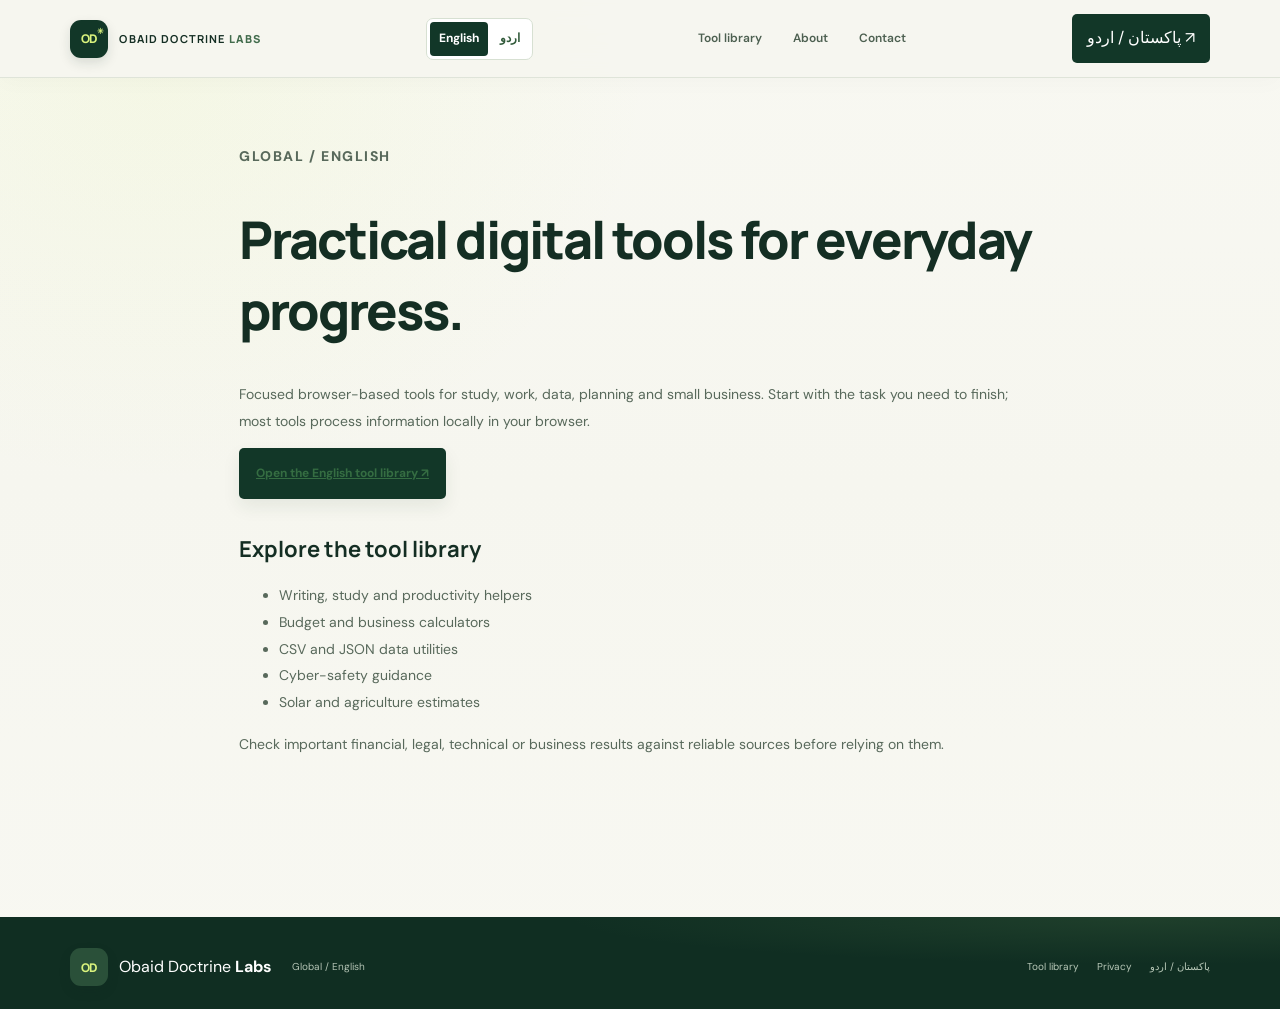
==== global/en/index.html @ 7d3ad8b4 "Add global English audience entry route" ====
<!doctype html>
<html lang="en" dir="ltr">
<head>
  <meta charset="utf-8">
  <meta name="viewport" content="width=device-width, initial-scale=1">
  <meta name="description" content="Practical digital tools for a global audience.">
  <title>Global — English Tools | Obaid Doctrine Labs</title>
  <link rel="icon" href="../../favicon.svg" type="image/svg+xml">
  <link rel="stylesheet" href="../../styles.css">
</head>
<body>
<a class="skip" href="#main">Skip to content</a>
<header class="site-header">
  <a class="brand" href="../../index.html?lang=en" aria-label="Obaid Doctrine Labs home"><span class="brand-mark">OD<span>✳</span></span><span class="brand-name">OBAID DOCTRINE <b>LABS</b></span></a>
  <nav id="mainNav" aria-label="Main navigation"><a href="../../index.html?lang=en#tools">Tool library</a><a href="../../about.html">About</a><a href="../../contact.html">Contact</a></nav>
  <a class="nav-cta" href="../../pk/ur/">پاکستان / اردو ↗</a>
</header>
<main id="main" class="subpage">
  <p class="eyebrow">GLOBAL / ENGLISH</p>
  <h1>Practical digital tools for everyday progress.</h1>
  <p>Focused browser-based tools for study, work, data, planning and small business. Start with the task you need to finish; most tools process information locally in your browser.</p>
  <p><a class="button primary" href="../../index.html?lang=en#tools">Open the English tool library ↗</a></p>
  <h2>Explore the tool library</h2>
  <ul><li>Writing, study and productivity helpers</li><li>Budget and business calculators</li><li>CSV and JSON data utilities</li><li>Cyber-safety guidance</li><li>Solar and agriculture estimates</li></ul>
  <p>Check important financial, legal, technical or business results against reliable sources before relying on them.</p>
</main>
<footer><a class="brand footer-brand" href="../../index.html?lang=en"><span class="brand-mark">OD</span><span>Obaid Doctrine <b>Labs</b></span></a><p>Global / English</p><div class="footer-links"><a href="../../index.html?lang=en#tools">Tool library</a><a href="../../privacy.html">Privacy</a><a href="../../pk/ur/">پاکستان / اردو</a></div></footer>
<script src="../../app.js"></script><script src="../../i18n.js"></script>
</body>
</html>
---- styles.css ----
@import url('https://fonts.googleapis.com/css2?family=DM+Sans:wght@400;500;600;700&family=Manrope:wght@400;500;600;700;800&display=swap');
@import url('https://fonts.googleapis.com/css2?family=Noto+Nastaliq+Urdu:wght@400;500;600;700&display=swap');
:root{--forest:#123728;--deep:#10291f;--moss:#426c4c;--lime:#d9f27d;--paper:#f6f6ef;--white:#fff;--muted:#6e7b70;--line:#e0e5d9;--soft:#edf0e5;--ink:#142e23;--serif:Georgia,'Times New Roman',serif;--sans:'DM Sans',Arial,sans-serif;--display:Manrope,'DM Sans',sans-serif}
*{box-sizing:border-box}html{scroll-behavior:smooth;scroll-padding-top:90px}body{margin:0;background:var(--paper);color:var(--ink);font-family:var(--sans);line-height:1.55;-webkit-font-smoothing:antialiased}a{color:inherit;text-decoration:none}button,input{font:inherit}button{color:inherit}.skip{position:absolute;left:-999px;top:8px;background:white;padding:10px;z-index:30}.skip:focus{left:8px}:focus-visible{outline:3px solid #80a84b;outline-offset:4px}
.site-header{height:78px;display:flex;align-items:center;justify-content:space-between;padding:0 max(5.5vw,22px);border-bottom:1px solid #dfe4d9;position:sticky;top:0;background:#f6f6efeF;backdrop-filter:blur(14px);z-index:20}.brand{display:flex;align-items:center;gap:11px}.brand-mark{position:relative;width:38px;height:38px;border-radius:11px;background:var(--forest);color:var(--lime);display:grid;place-items:center;font:800 12px var(--display);letter-spacing:-.4px}.brand-mark>span{font-size:8px;position:absolute;right:5px;top:5px}.brand-name{font:700 11px var(--display);letter-spacing:1.15px}.brand-name b{font-weight:800;color:var(--moss)}.site-header nav{display:flex;align-items:center;gap:31px;font-size:12px;font-weight:600;color:#4d6051}.site-header nav a:not(.nav-cta):hover,footer a:hover{color:#72953e}.nav-cta{display:flex;align-items:center;gap:18px;background:var(--forest);color:white;padding:12px 15px;border-radius:5px}.nav-cta span{color:var(--lime);font-size:15px}.menu-toggle{display:none;border:0;background:transparent;font-size:23px;color:var(--forest);cursor:pointer}
.hero{position:relative;isolation:isolate;max-width:1500px;margin:auto;padding:84px max(7vw,26px) 65px;display:grid;grid-template-columns:1fr .9fr;align-items:center;gap:clamp(36px,7vw,110px);overflow:hidden}.hero-copy-wrap{position:relative;z-index:2}.eyebrow{display:flex;align-items:center;gap:9px;font-size:9px;font-weight:800;letter-spacing:1.55px;color:#4d7352;margin:0 0 23px}.signal-dot{width:7px;height:7px;border-radius:50%;background:#84a950;box-shadow:0 0 0 4px #e2ebd4}.eyebrow-rule{height:1px;width:25px;background:#bac9b2;margin:0 2px 0 4px}.hero h1{font:800 clamp(48px,6.1vw,84px)/.99 var(--display);letter-spacing:-4.5px;margin:0;color:var(--deep)}.hero h1 span{font-family:var(--serif);font-weight:400;font-style:italic;color:#60835d;letter-spacing:-3.5px}.hero-copy{max-width:475px;color:var(--muted);font-size:14px;line-height:1.9;margin:25px 0 25px}.hero-actions{display:flex;align-items:center;gap:23px;flex-wrap:wrap}.button{display:inline-flex;align-items:center;justify-content:center;gap:23px;padding:14px 17px;border-radius:5px;font-size:12px;font-weight:700;transition:transform .2s,background .2s}.button:hover{transform:translateY(-2px)}.primary{background:var(--forest);color:white;box-shadow:0 8px 18px #153d2b14}.primary span{color:var(--lime);font-size:18px;line-height:1}.quiet-link{font-size:12px;font-weight:700;color:#3e6547}.quiet-link span{margin-left:6px}.hero-trust{display:flex;align-items:center;gap:12px;margin-top:37px}.trust-icon{display:grid;place-items:center;width:35px;height:35px;border:1px solid #d9e0d2;border-radius:50%;font-size:21px;color:#6d9257}.hero-trust b,.hero-trust small{display:block}.hero-trust b{font-size:11px}.hero-trust small{font-size:10px;color:#7c887c;margin-top:2px}
.hero-visual{position:relative;max-width:520px;width:100%;justify-self:end}.visual-topline,.visual-caption{display:flex;justify-content:space-between;gap:10px;font:700 8px var(--display);letter-spacing:1.2px;color:#6c7c6c}.visual-topline{padding:0 0 12px;border-bottom:1px solid #d7dfd0}.signal-grid{display:grid;grid-template-columns:1.16fr .84fr;grid-template-rows:210px 150px;gap:10px;padding:12px 0}.signal-cell{position:relative;overflow:hidden;padding:16px;border-radius:3px;display:flex;flex-direction:column}.signal-main{grid-row:span 1;background:var(--forest);color:white}.cell-index{font:700 8px var(--display);letter-spacing:1.1px;opacity:.75}.signal-mark{position:absolute;right:17px;top:40px;width:55px;height:55px;border:1px solid #ffffff50;border-radius:50%;display:grid;place-items:center;font:800 13px var(--display);color:var(--lime)}.signal-mark span{font-size:9px;position:absolute;top:7px;right:8px}.signal-title{font:700 clamp(18px,2vw,26px)/1.1 var(--display);letter-spacing:-.7px;margin-top:auto;max-width:205px}.signal-arrow{position:absolute;right:15px;bottom:15px;color:var(--lime);font-size:20px}.signal-lime{background:var(--lime);color:var(--forest)}.signal-symbol{font:400 74px/1 var(--serif);margin:auto;align-self:center;transform:rotate(-12deg)}.cell-bottom{font-size:10px;font-weight:700;line-height:1.4;margin-top:auto}.signal-outline{border:1px solid #cfd9c7;background:#f9f9f3;color:var(--forest)}.outline-number{font:800 clamp(21px,2.8vw,33px) var(--display);letter-spacing:-1.8px;margin:auto 0 7px}.signal-paper{background:#e9eddf;color:var(--forest)}.mini-lines{display:flex;flex-direction:column;gap:8px;margin:auto 0 10px}.mini-lines i{height:3px;background:#c0cfb3;width:80px;display:block}.mini-lines i:nth-child(2){width:57px}.mini-lines i:nth-child(3){width:68px}.mini-lines i:nth-child(4){width:38px}.visual-caption{padding-top:5px;color:#7c8a7a}.hero-index{position:absolute;bottom:0;left:max(7vw,26px);display:flex;align-items:center;gap:12px;font:700 8px var(--display);letter-spacing:1.3px;color:#6b7c6c}.hero-index>span:first-child{color:#31573a}.index-line{width:35px;height:1px;background:#c1cdbb}
.principle-strip{display:grid;grid-template-columns:repeat(3,1fr) .7fr;background:#e9eddf;padding:24px max(7vw,26px);border-top:1px solid #dfe5d7;border-bottom:1px solid #dfe5d7}.principle-strip>div{display:grid;grid-template-columns:31px 1fr;grid-template-rows:auto auto;align-content:center;border-right:1px solid #d4ddcc;padding:0 20px;gap:2px}.principle-strip>div:first-child{padding-left:0}.strip-number{grid-row:span 2;font:700 10px var(--display);color:#74935c;padding-top:2px}.principle-strip b{font:700 12px var(--display)}.principle-strip small{font-size:10px;color:#788477}.principle-strip .strip-end{border:0;display:flex;align-items:center;justify-content:flex-end;gap:14px;padding-right:0;font:700 8px var(--display);letter-spacing:1.4px;color:#647660}.strip-end span:last-child{font-size:26px;color:#789650}
.tools-section{max-width:1300px;margin:auto;padding:87px max(5vw,25px) 91px}.section-kicker{display:flex;justify-content:space-between;align-items:center;border-bottom:1px solid #dce3d7;padding-bottom:12px;font:800 9px var(--display);letter-spacing:1.4px;color:#6a8169}.section-kicker span:last-child{color:#8b9788}.section-heading{display:flex;align-items:end;justify-content:space-between;gap:30px;padding:29px 0 28px}.section-heading h2,.mission h2,.bottom-cta h2{font:800 clamp(34px,4.3vw,54px)/1.05 var(--display);letter-spacing:-2.5px;margin:0}.section-heading h2 em{font:400 italic 1em var(--serif);color:#688866;letter-spacing:-1.8px}.section-heading>p{max-width:340px;color:var(--muted);font-size:12px;line-height:1.85;margin:0 0 4px}.tool-controls{border-top:1px solid var(--line);border-bottom:1px solid var(--line);padding:14px 0;display:flex;align-items:center;justify-content:space-between;gap:16px;flex-wrap:wrap}.search-box{display:flex;align-items:center;gap:10px;min-width:230px;max-width:340px;flex:1;background:#fff;border:1px solid #e1e6dc;border-radius:4px;padding:0 10px;color:#72836e}.search-box>span{font-size:23px}.search-box input{border:0;outline:none;background:transparent;width:100%;min-width:0;padding:10px 0;font-size:11px;color:var(--ink)}.search-box input::placeholder{color:#98a196}.search-box:focus-within{outline:2px solid #d4e6c2;border-color:#95b47b}.search-box kbd{border:1px solid #e0e5da;border-radius:3px;padding:2px 5px;font-size:10px;color:#7c897c}.filter-row{display:flex;gap:6px;flex-wrap:wrap}.filter-chip{border:1px solid transparent;background:transparent;border-radius:4px;padding:9px 10px;font-size:10px;font-weight:700;color:#718071;cursor:pointer}.filter-chip:hover{background:#e9eee2}.filter-chip.active{background:var(--forest);color:white}.filter-chip span{font-size:9px;color:var(--lime);margin-left:5px}.results-line{display:flex;align-items:center;justify-content:space-between;gap:12px;padding:20px 0 12px;font:700 9px var(--display);letter-spacing:1px;color:#768575}.results-line>span:first-child{font:600 11px var(--sans);letter-spacing:0;color:#4c6650}.results-arrow{font-size:15px;color:#66894c;margin-left:8px}
.tool-grid{display:grid;grid-template-columns:repeat(4,minmax(0,1fr));gap:12px}.tool-card{display:flex;flex-direction:column;align-items:stretch;min-width:0;min-height:230px;padding:18px 17px 15px;background:#fff;border:1px solid #e5e9e0;border-radius:5px;transition:border-color .2s,transform .2s,box-shadow .2s}.tool-card:hover{border-color:#bdcdb4;transform:translateY(-3px);box-shadow:0 12px 24px #203a1d09}.tool-card[hidden]{display:none}.tool-card.featured{background:#edf1e6;border-color:#dce5d5}.card-top{display:flex;align-items:center;justify-content:space-between;gap:8px;margin-bottom:20px}.tool-icon{width:38px;height:38px;flex:0 0 38px;display:grid;place-items:center;border-radius:7px;font-size:18px;font-weight:600}.card-number{font:700 8px var(--display);letter-spacing:.8px;color:#89958a;text-align:right}.violet{background:#eee9f7;color:#70589b}.blue{background:#e6eff9;color:#366491}.green{background:#e7f0df;color:#487144}.orange{background:#f9eddd;color:#a56b30}.pink{background:#f6e8ed;color:#9a5570}.cyan{background:#e1f1ed;color:#347c72}.tool-card h3{font:700 14px/1.35 var(--display);letter-spacing:-.2px;margin:0 0 8px;color:#1a3528}.tool-card p{font-size:11px;line-height:1.75;color:#748075;margin:0 0 20px;flex:1}.tool-open{display:flex;align-items:center;justify-content:space-between;gap:12px;width:100%;margin-top:auto;border:0;border-top:1px solid #e7ebe3;background:transparent;color:#315a3a;padding:12px 0 0;font-size:10px;font-weight:800;text-align:left;cursor:pointer}.tool-open span{font-size:15px;color:#76934e;transition:transform .2s}.tool-open:hover span{transform:translate(2px,-2px)}.section-footnote{display:flex;gap:8px;align-items:flex-start;font-size:10px;line-height:1.7;color:#7b887c;margin-top:19px}.section-footnote span{color:#64864d}.empty-state{text-align:center;padding:48px 20px;background:#fff;border:1px solid var(--line);margin-top:12px}.empty-state[hidden]{display:none}.empty-state>span{font-size:31px;color:#77975d}.empty-state h3{font:700 20px var(--display);margin:8px 0}.empty-state p{font-size:12px;color:var(--muted)}.quiet-button{border:0;background:var(--forest);color:white;padding:11px 14px;border-radius:4px;font-size:11px;font-weight:700;cursor:pointer}
.mission{background:#e9eddf;padding:55px max(7vw,25px);display:grid;grid-template-columns:auto 1fr auto;align-items:center;gap:27px;border-top:1px solid #dce3d5}.mission-symbol{width:56px;height:56px;background:var(--forest);color:var(--lime);border-radius:10px;display:grid;place-items:center;font-size:28px}.mission .eyebrow{margin-bottom:10px}.mission h2{max-width:630px;font-size:clamp(28px,3.3vw,42px);letter-spacing:-1.8px}.mission p,.bottom-cta p{font-size:12px;color:#6f7d70;line-height:1.8;max-width:550px}.text-link{font-size:11px;font-weight:800;color:#315d3d;white-space:nowrap}.text-link span{margin-left:6px}.bottom-cta{position:relative;overflow:hidden;text-align:center;padding:83px 24px 68px}.bottom-cta .eyebrow{justify-content:center;margin-bottom:13px}.bottom-cta h2{font-size:clamp(36px,4.5vw,55px)}.bottom-cta p{margin:16px auto 23px;max-width:410px}.bottom-cta .button{margin:0 auto}.cta-orbit{display:grid;place-items:center;width:46px;height:46px;margin:0 auto 21px;border:1px solid #cbd8c2;border-radius:50%;color:#63884b;font-size:23px}.cta-index{display:block;font:700 8px var(--display);letter-spacing:1.4px;color:#94a091;margin-top:38px}
footer{background:#102e22;color:white;padding:31px max(5.5vw,24px) 23px;display:flex;align-items:center;gap:20px;flex-wrap:wrap}.footer-brand{color:white}.footer-brand .brand-mark{background:#2a5039}.footer-brand .brand-name{color:#f4f5ed}.footer-brand .brand-name b{color:var(--lime)}footer>p{font-size:10px;color:#b4c4b5;margin-right:auto}.footer-links{display:flex;gap:18px;flex-wrap:wrap}.footer-links a,footer small{font-size:10px;color:#b9c9b9}footer small{width:100%;padding-top:16px;border-top:1px solid #ffffff20;display:flex;justify-content:space-between;gap:15px;flex-wrap:wrap}.footer-note{font:700 8px var(--display);letter-spacing:1px;color:#829b7f}
.subpage{max-width:850px;margin:65px auto;padding:0 24px 80px;min-height:55vh}.subpage h1{font:800 clamp(35px,5vw,52px) var(--display);letter-spacing:-2px}.subpage h2{font:700 22px var(--display);margin-top:35px}.subpage p,.subpage li{color:#58695b;font-size:14px;line-height:1.9}.subpage a{color:#356d42;text-decoration:underline}
.workspace{max-width:1050px;margin:0 auto 70px;padding:30px clamp(18px,4vw,42px);background:#fff;border:1px solid var(--line);border-radius:8px;box-shadow:0 10px 35px #153d2b0a;scroll-margin-top:95px}.workspace[hidden]{display:none}.workspace-head{display:flex;justify-content:space-between;align-items:center;gap:16px;border-bottom:1px solid var(--line);padding-bottom:18px;margin-bottom:22px}.workspace-head h2{font:800 clamp(25px,4vw,36px) var(--display);letter-spacing:-1px;margin:0}.workspace-head .eyebrow{margin-bottom:6px}.close-workspace{border:1px solid var(--line);background:#fff;border-radius:5px;padding:9px 12px;color:var(--deep);cursor:pointer}.tool-help{color:var(--muted);font-size:13px;line-height:1.7}.tool-label{display:block;font-size:12px;font-weight:700;margin:17px 0 7px}.tool-input{width:100%;padding:12px;border:1px solid #d8e1d5;border-radius:5px;background:#fcfdf9;color:var(--deep);font:inherit;font-size:14px}.tool-input:focus{outline:3px solid #d8edc3;border-color:#77a45d}.tool-actions,.tool-row{display:flex;gap:10px;flex-wrap:wrap;margin:14px 0}.tool-row>div{flex:1;min-width:130px}.tool-actions .button{cursor:pointer;border:1px solid var(--line)}.tool-output,.security-card,.planner-summary{margin-top:18px;padding:16px;border-radius:5px;background:#f1f5eb;border:1px solid #e1ead9;white-space:pre-wrap;overflow-wrap:anywhere;font-size:13px;line-height:1.7}.security-card h3{margin-top:0;font-family:var(--display)}.security-card li{margin:8px 0;color:#536454;font-size:13px}.task-list{padding:0;list-style:none}.task-list li{display:flex;justify-content:space-between;align-items:center;gap:12px;border-bottom:1px solid var(--line);padding:12px 0;font-size:13px}.task-list button{border:1px solid #e7d5d5;color:#8d3434;background:white;border-radius:5px;padding:6px 9px;cursor:pointer}.workspace .button{cursor:pointer;border:0}.tool-message{min-height:1.4em;font-size:12px;color:#386d3e}
@media(min-width:1500px){.hero{padding-top:100px;padding-bottom:80px}.signal-grid{grid-template-rows:235px 165px}.tool-grid{gap:14px}}
@media(max-width:1000px){.hero{gap:35px;padding-top:65px}.hero h1{font-size:clamp(48px,6vw,68px)}.tool-grid{grid-template-columns:repeat(3,minmax(0,1fr))}.principle-strip{padding-left:5vw;padding-right:5vw}.principle-strip>div{padding-left:13px;padding-right:13px}.signal-grid{grid-template-rows:185px 135px}.filter-row{gap:2px}.filter-chip{padding:8px}}
@media(max-width:760px){.site-header{height:68px;gap:8px;padding-left:12px;padding-right:12px}.brand{gap:7px;min-width:0}.brand-name{font-size:9px;letter-spacing:.45px}.language-switcher{flex-shrink:0;padding:2px}.language-switcher button{font-size:10px;padding:5px 7px;min-height:32px}.menu-toggle{padding:4px}.menu-toggle{display:block}.site-header nav{display:none;position:absolute;top:67px;left:0;right:0;background:var(--paper);padding:19px 24px 22px;border-bottom:1px solid var(--line);flex-direction:column;align-items:flex-start;gap:18px}.site-header nav.open{display:flex}.nav-cta{display:flex}.hero{grid-template-columns:1fr;padding:56px 25px 48px;gap:34px}.hero h1{font-size:clamp(50px,10.8vw,72px);letter-spacing:-3.4px}.hero h1 span{letter-spacing:-2.5px}.hero-copy{max-width:540px;font-size:13px}.hero-visual{justify-self:center;max-width:560px}.signal-grid{grid-template-rows:200px 145px}.hero-index{left:25px}.principle-strip{grid-template-columns:1fr 1fr;gap:18px;padding:24px 25px}.principle-strip>div{padding:0 10px;border-right:0}.principle-strip>div:nth-child(odd){padding-left:0;border-right:1px solid #d4ddcc}.principle-strip .strip-end{display:none}.tools-section{padding:65px 22px 68px}.section-heading{align-items:flex-start;flex-direction:column;gap:15px;padding:25px 0}.section-heading>p{max-width:470px}.tool-controls{align-items:stretch;flex-direction:column}.search-box{max-width:none;width:100%}.filter-row{display:flex;overflow-x:auto;padding-bottom:2px}.filter-chip{white-space:nowrap}.tool-grid{grid-template-columns:repeat(2,minmax(0,1fr));gap:10px}.tool-card{padding:15px 14px;min-height:218px}.card-top{margin-bottom:15px}.tool-card h3{font-size:13px}.mission{grid-template-columns:auto 1fr;gap:17px;padding:40px 23px}.mission-symbol{width:47px;height:47px}.mission h2{font-size:clamp(27px,5vw,37px)}.mission .text-link{grid-column:2}.bottom-cta{padding:64px 22px 55px}footer{gap:14px}.footer-links{width:100%;padding-top:8px}footer>p{margin-right:0;flex-basis:100%}}
@media(max-width:430px){.brand-name{font-size:9px;letter-spacing:.85px}.hero{padding-top:48px}.hero .eyebrow{font-size:8px;letter-spacing:1px;flex-wrap:wrap}.hero h1{font-size:48px}.hero-actions{align-items:flex-start;flex-direction:column;gap:17px}.hero-trust{margin-top:29px}.signal-grid{grid-template-rows:170px 120px;gap:7px}.signal-cell{padding:12px}.signal-mark{width:43px;height:43px;right:10px;top:35px}.signal-title{font-size:20px}.signal-symbol{font-size:60px}.outline-number{font-size:25px}.visual-topline,.visual-caption{font-size:7px;letter-spacing:.8px}.principle-strip{padding:22px}.principle-strip>div{grid-template-columns:24px 1fr}.principle-strip b{font-size:11px}.principle-strip small{font-size:9px}.tool-grid{grid-template-columns:1fr}.tool-card{min-height:195px;padding:17px}.card-top{margin-bottom:17px}.tool-card h3{font-size:15px}.tool-card p{font-size:12px}.section-heading h2{font-size:38px}.mission{grid-template-columns:1fr}.mission .text-link{grid-column:1}.footer-note{display:none}}
@media(prefers-reduced-motion:reduce){html{scroll-behavior:auto}*,*:before,*:after{transition:none!important;animation:none!important}}


/* ODL premium polish — responsive depth, focus and refined motion */
:root{--shadow-soft:0 18px 45px rgba(16,41,31,.07);--shadow-lift:0 22px 46px rgba(16,41,31,.12)}
::selection{background:#d9f27d;color:#10291f}
body{background-image:radial-gradient(ellipse at 12% 7%,rgba(217,242,125,.11),transparent 31%),linear-gradient(180deg,#f8f8f2 0%,var(--paper) 48%,#f8f8f2 100%)}
.site-header{box-shadow:0 4px 22px rgba(16,41,31,.025);transition:box-shadow .25s}
.brand-mark{box-shadow:0 5px 12px rgba(16,41,31,.13);transition:transform .25s,box-shadow .25s}
.brand:hover .brand-mark{transform:rotate(-5deg) translateY(-1px);box-shadow:0 8px 18px rgba(16,41,31,.18)}
.nav-cta{transition:transform .2s,background .2s,box-shadow .2s}
.nav-cta:hover{background:#214b36;transform:translateY(-1px);box-shadow:0 8px 18px rgba(16,41,31,.12)}
.hero{background-image:radial-gradient(ellipse at 88% 42%,rgba(217,242,125,.14),transparent 34%)}
.hero-visual{filter:drop-shadow(0 18px 30px rgba(16,41,31,.055))}
.signal-cell{transition:transform .25s,box-shadow .25s}
.signal-cell:hover{transform:translateY(-3px);box-shadow:0 12px 24px rgba(16,41,31,.09)}
.signal-main{background:linear-gradient(145deg,#173e2d,#10291f)}
.signal-lime{background:linear-gradient(145deg,#e4f7a0,#d9f27d)}
.principle-strip{position:relative}
.principle-strip:before{content:"";position:absolute;left:0;top:0;width:100%;height:1px;background:linear-gradient(90deg,transparent,#b7cba8,transparent)}
.tools-section{position:relative}
.tool-card{position:relative;overflow:hidden;box-shadow:0 2px 8px rgba(16,41,31,.018)}
.tool-card:before{content:"";position:absolute;inset:0 auto auto 0;width:100%;height:3px;background:linear-gradient(90deg,#d9f27d,#70966a);transform:scaleX(0);transform-origin:left;transition:transform .25s}
.tool-card:hover:before,.tool-card:focus-within:before{transform:scaleX(1)}
.tool-card:hover{box-shadow:var(--shadow-lift);transform:translateY(-4px)}
.tool-card.featured{background:linear-gradient(145deg,#f0f4e9,#e9efe0)}
.tool-icon{transition:transform .25s,box-shadow .25s}
.tool-card:hover .tool-icon{transform:translateY(-2px) rotate(-3deg);box-shadow:0 5px 12px rgba(16,41,31,.07)}
.filter-chip{transition:background .18s,color .18s,border-color .18s}
.filter-chip:focus-visible,.tool-open:focus-visible,.button:focus-visible{outline-offset:4px}
.button.primary{transition:transform .2s,background .2s,box-shadow .2s}
.button.primary:hover{background:#214b36;box-shadow:0 12px 25px rgba(16,41,31,.16)}
.workspace{box-shadow:var(--shadow-soft)}
.mission{background-image:radial-gradient(ellipse at 8% 50%,rgba(217,242,125,.18),transparent 32%),linear-gradient(115deg,#edf0e5,#e7ecdf)}
.bottom-cta{background-image:radial-gradient(ellipse at 50% 0%,rgba(217,242,125,.15),transparent 48%)}
.cta-orbit{box-shadow:0 0 0 7px rgba(217,242,125,.09),0 0 0 14px rgba(217,242,125,.045)}
footer{background-image:radial-gradient(ellipse at 90% 0%,rgba(110,153,92,.16),transparent 36%)}
@media(max-width:760px){.site-header{box-shadow:0 3px 16px rgba(16,41,31,.045)}.hero-visual{filter:none}.signal-cell:hover,.tool-card:hover{transform:none}.tool-card:hover{box-shadow:0 8px 18px rgba(16,41,31,.07)}}
@media(prefers-reduced-motion:reduce){.signal-cell,.tool-card,.tool-icon,.brand-mark,.nav-cta,.button.primary{transition:none}}


/* Distinct, coordinated colors for each tool card */
.tool-card[data-category]{background:#fff;border-color:var(--card-border,#e5e9e0)}
.tool-card[data-category="writing"]{--card-bg:#f2ebff;--card-border:#ded0fa;--card-accent:#7852b8;--card-ink:#42256d}
.tool-card[data-category="productivity"]{--card-bg:#e7f2ff;--card-border:#c8def8;--card-accent:#3478bd;--card-ink:#204b78}
.tool-card[data-category="everyday"]{--card-bg:#e8f5e9;--card-border:#cbe6ce;--card-accent:#328052;--card-ink:#205b38}
.tool-card[data-category="data"]{--card-bg:#fff0df;--card-border:#f1d5b5;--card-accent:#bd6a27;--card-ink:#80431b}
.tool-card[data-category="writing"]{background:linear-gradient(145deg,#fbf8ff 0%,var(--card-bg) 100%)}
.tool-card[data-category="productivity"]{background:linear-gradient(145deg,#f7fbff 0%,var(--card-bg) 100%)}
.tool-card[data-category="everyday"]{background:linear-gradient(145deg,#f8fff8 0%,var(--card-bg) 100%)}
.tool-card[data-category="data"]{background:linear-gradient(145deg,#fffaf3 0%,var(--card-bg) 100%)}
.tool-card[data-category] .tool-icon{background:var(--card-bg);color:var(--card-accent);border:1px solid var(--card-border)}
.tool-card[data-category] .card-number{color:var(--card-accent)}
.tool-card[data-category] h3{color:var(--card-ink)}
.tool-card[data-category] .tool-open{color:var(--card-ink);border-top-color:var(--card-border)}
.tool-card[data-category]:before{background:linear-gradient(90deg,var(--card-accent),transparent)}
.tool-card[data-category]:hover{border-color:var(--card-accent);box-shadow:0 16px 32px color-mix(in srgb,var(--card-accent) 14%,transparent)}
.tool-card.featured[data-category="data"]{background:linear-gradient(145deg,#fff1dc,#ffe2bd);border-color:#eac18f}
@media(max-width:760px){.tool-card[data-category]{box-shadow:0 5px 15px rgba(16,41,31,.035)}}

/* Premium vibrant tool-card palette */
.tool-card[data-category="writing"]{--card-bg:#eee3ff;--card-border:#c9a7ff;--card-accent:#7c3aed;--card-ink:#35106b;background:linear-gradient(135deg,#fff 0%,#eee3ff 58%,#d9c0ff 100%);border-color:var(--card-border)}
.tool-card[data-category="productivity"]{--card-bg:#dceeff;--card-border:#9bcaff;--card-accent:#0878d1;--card-ink:#103f72;background:linear-gradient(135deg,#fff 0%,#dceeff 58%,#b9dcff 100%);border-color:var(--card-border)}
.tool-card[data-category="everyday"]{--card-bg:#d9ffec;--card-border:#8ce0ba;--card-accent:#07865b;--card-ink:#064e3b;background:linear-gradient(135deg,#fff 0%,#d9ffec 58%,#aaf0d0 100%);border-color:var(--card-border)}
.tool-card[data-category="data"]{--card-bg:#ffebce;--card-border:#f4bd72;--card-accent:#d66a08;--card-ink:#7c2d12;background:linear-gradient(135deg,#fff 0%,#ffebce 58%,#ffd49d 100%);border-color:var(--card-border)}
.tool-card[data-category="writing"] .tool-icon{background:linear-gradient(135deg,#8b5cf6,#6d28d9);color:#fff;border:0;box-shadow:0 7px 18px #7c3aed35}
.tool-card[data-category="productivity"] .tool-icon{background:linear-gradient(135deg,#38bdf8,#2563eb);color:#fff;border:0;box-shadow:0 7px 18px #2563eb35}
.tool-card[data-category="everyday"] .tool-icon{background:linear-gradient(135deg,#34d399,#059669);color:#fff;border:0;box-shadow:0 7px 18px #05966935}
.tool-card[data-category="data"] .tool-icon{background:linear-gradient(135deg,#fb923c,#ea580c);color:#fff;border:0;box-shadow:0 7px 18px #ea580c35}
.tool-card[data-category] .card-number{color:var(--card-accent);font-weight:800}
.tool-card[data-category] h3{color:var(--card-ink)}
.tool-card[data-category] .tool-open{color:var(--card-ink);border-top-color:var(--card-border)}
.tool-card[data-category]:before{background:linear-gradient(90deg,var(--card-accent),transparent)}
.tool-card[data-category]:hover{border-color:var(--card-accent);box-shadow:0 18px 38px rgba(50,30,90,.16);transform:translateY(-5px)}
.tool-card.featured[data-category="writing"]{background:linear-gradient(135deg,#f2e8ff,#d7baff);border-color:#a879f0}

/* English / Pakistani Urdu language controls and RTL refinements */
.language-switcher{display:inline-flex;align-items:center;gap:2px;padding:3px;border:1px solid #d5dfd1;border-radius:999px;background:#fff9;white-space:nowrap}
.language-switcher button{min-height:34px;padding:6px 10px;border:0;border-radius:999px;background:transparent;color:var(--ink);font-size:11px;font-weight:700;cursor:pointer}
.language-switcher button[aria-pressed="true"]{background:var(--forest);color:#fff}
.language-switcher button:focus-visible{outline:2px solid #80a84b;outline-offset:2px}
html[dir="rtl"] body{font-family:"Noto Nastaliq Urdu","Noto Sans Arabic",Tahoma,sans-serif;line-height:1.9}
html[dir="rtl"] .site-header,html[dir="rtl"] .hero,html[dir="rtl"] .section-heading,html[dir="rtl"] .mission,html[dir="rtl"] .workspace-head{direction:rtl}
html[dir="rtl"] .hero h1{letter-spacing:0;line-height:1.55}
html[dir="rtl"] .hero h1 span{letter-spacing:0}
html[dir="rtl"] .eyebrow{letter-spacing:0}
html[dir="rtl"] .tool-card,html[dir="rtl"] .tool-workspace,html[dir="rtl"] .tool-label,html[dir="rtl"] .tool-help,html[dir="rtl"] .tool-output,html[dir="rtl"] .security-card{text-align:right}
html[dir="rtl"] .tool-input,html[dir="rtl"] input,html[dir="rtl"] textarea,html[dir="rtl"] select{direction:rtl;text-align:right}
html[dir="rtl"] input[type="number"],html[dir="rtl"] input[type="email"],html[dir="rtl"] input[type="url"],html[dir="rtl"] input[type="file"],html[dir="rtl"] code,html[dir="rtl"] pre{direction:ltr;text-align:left}
html[dir="rtl"] .tool-grid,html[dir="rtl"] .signal-grid{direction:rtl}
html[dir="rtl"] .site-header nav{gap:clamp(10px,2vw,25px)}
html[dir="rtl"] .hero-trust,html[dir="rtl"] .hero-actions,html[dir="rtl"] .tool-actions{direction:rtl}
html[dir="rtl"] .quiet-link span,html[dir="rtl"] .button span{display:inline-block;transform:scaleX(-1)}
@media(max-width:760px){.language-switcher{width:max-content;max-width:100%;margin:8px 0}.site-header nav .language-switcher{align-self:flex-start}html[dir="rtl"] .hero{grid-template-columns:1fr}html[dir="rtl"] .hero h1{font-size:clamp(38px,10vw,60px)}}
@media(prefers-reduced-motion:reduce){.language-switcher *{transition:none!important;animation:none!important}}


/* Language control must remain visible outside the collapsed mobile navigation. */
.site-header>.language-switcher{display:inline-flex!important;align-items:center;gap:3px;flex:0 0 auto;width:max-content;max-width:none;margin:0;padding:3px;border:1px solid #d7e0d2;border-radius:7px;background:#fff;position:relative;z-index:25}
.site-header>.language-switcher button{display:inline-flex;align-items:center;justify-content:center;min-height:34px;padding:6px 9px;border:0;border-radius:4px;background:transparent;color:#315a3a;font-size:12px;font-weight:700;white-space:nowrap;cursor:pointer}
.site-header>.language-switcher button[aria-pressed="true"]{background:#123728;color:#fff}
@media(max-width:760px){.site-header{gap:8px;padding-left:10px;padding-right:10px}.site-header>.brand{min-width:0;flex:1 1 auto;gap:6px}.site-header>.brand-name{font-size:9px}.site-header>.language-switcher{order:2}.site-header>.menu-toggle{display:block;order:3;flex:0 0 auto;padding:4px}.site-header>nav{order:4}.site-header>.language-switcher button{min-height:32px;padding:5px 7px;font-size:11px}}


/* Emergency visibility recovery: keep the static page readable if an injected
   style or browser translation layer accidentally hides the document shell. */
html, body { min-height: 100%; }
body > .site-header,
body > main,
body > footer {
  visibility: visible !important;
  opacity: 1 !important;
}
body > main { display: block !important; }
body > .site-header { display: flex !important; }
body > footer { display: flex !important; }
body > main > section { visibility: visible !important; opacity: 1 !important; }
.skip { position: absolute; left: -10000px; top: 8px; }
.skip:focus { left: 8px; }
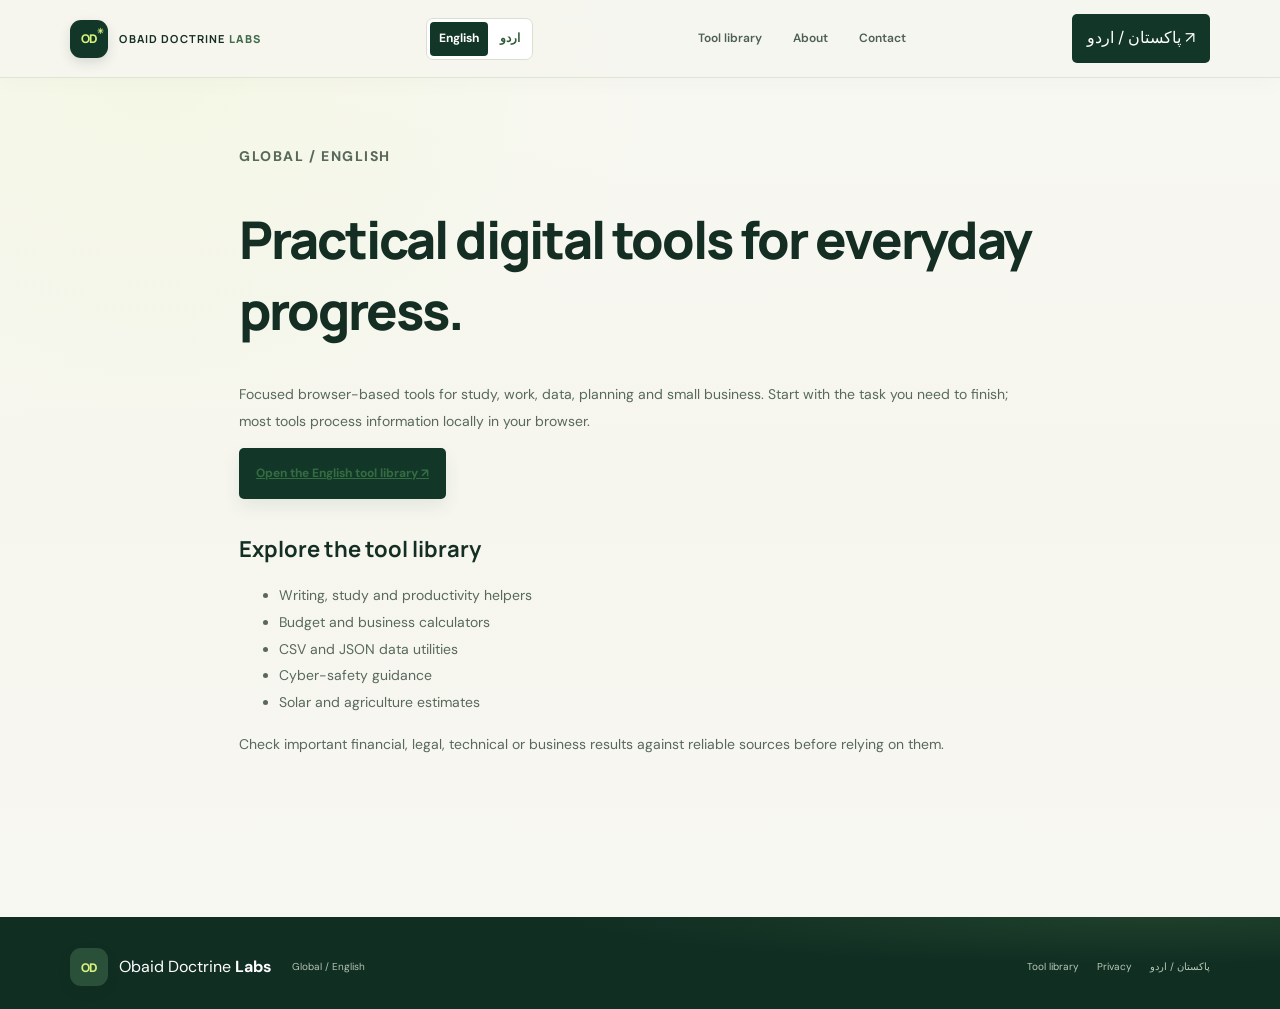
==== commit f8e222bf: "Improve SEO metadata for global/en/index.html" ====
--- a/global/en/index.html
+++ b/global/en/index.html
@@ -7,11 +7,25 @@
   <title>Global — English Tools | Obaid Doctrine Labs</title>
   <link rel="icon" href="../../favicon.svg" type="image/svg+xml">
   <link rel="stylesheet" href="../../styles.css">
+  <link rel="canonical" href="https://obaiddoctrinelabs.github.io/Obaid-Doctrine-Labs/global/en/">
+  <link rel="alternate" hreflang="en" href="https://obaiddoctrinelabs.github.io/Obaid-Doctrine-Labs/global/en/">
+  <link rel="alternate" hreflang="ur-PK" href="https://obaiddoctrinelabs.github.io/Obaid-Doctrine-Labs/pk/ur/">
+  <link rel="alternate" hreflang="x-default" href="https://obaiddoctrinelabs.github.io/Obaid-Doctrine-Labs/global/en/">
+  <meta property="og:type" content="website">
+  <meta property="og:site_name" content="Obaid Doctrine Labs">
+  <meta property="og:title" content="Global — English Tools | Obaid Doctrine Labs">
+  <meta property="og:description" content="Practical digital tools for a global audience.">
+  <meta property="og:url" content="https://obaiddoctrinelabs.github.io/Obaid-Doctrine-Labs/global/en/">
+  <meta property="og:locale" content="en_US">
+  <meta name="twitter:card" content="summary">
+  <meta name="twitter:title" content="Global — English Tools | Obaid Doctrine Labs">
+  <meta name="twitter:description" content="Practical digital tools for a global audience.">
 </head>
 <body>
 <a class="skip" href="#main">Skip to content</a>
 <header class="site-header">
   <a class="brand" href="../../index.html?lang=en" aria-label="Obaid Doctrine Labs home"><span class="brand-mark">OD<span>✳</span></span><span class="brand-name">OBAID DOCTRINE <b>LABS</b></span></a>
+  <button class="menu-toggle" id="menuToggle" aria-label="Open navigation" aria-expanded="false">☰</button>
   <nav id="mainNav" aria-label="Main navigation"><a href="../../index.html?lang=en#tools">Tool library</a><a href="../../about.html">About</a><a href="../../contact.html">Contact</a></nav>
   <a class="nav-cta" href="../../pk/ur/">پاکستان / اردو ↗</a>
 </header>
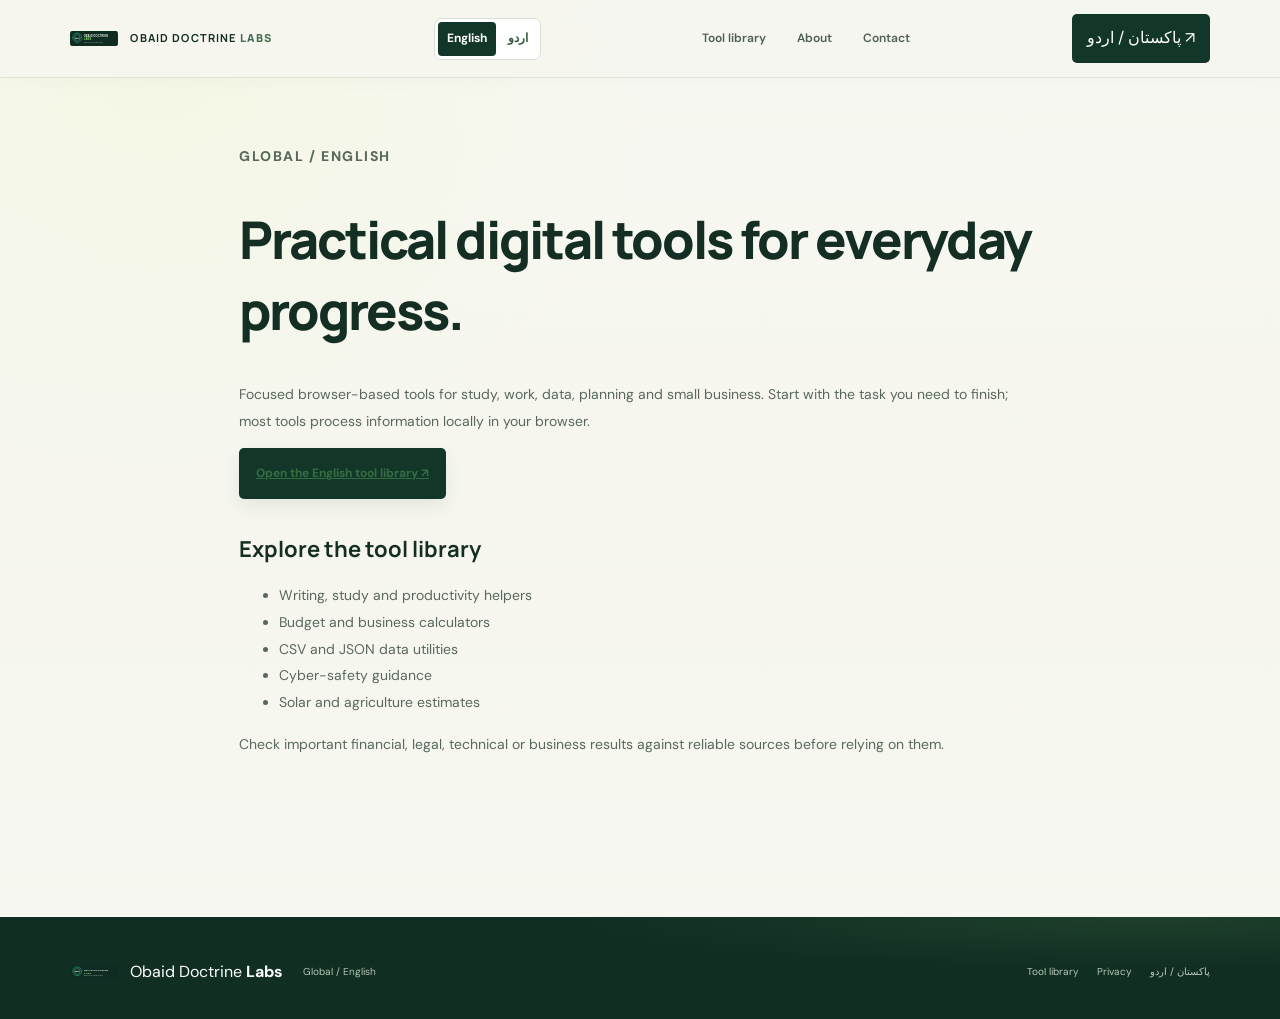
==== commit 5445d174: "Apply ODL brand logo consistently across site" ====
--- a/global/en/index.html
+++ b/global/en/index.html
@@ -24,7 +24,7 @@
 <body>
 <a class="skip" href="#main">Skip to content</a>
 <header class="site-header">
-  <a class="brand" href="../../index.html?lang=en" aria-label="Obaid Doctrine Labs home"><span class="brand-mark">OD<span>✳</span></span><span class="brand-name">OBAID DOCTRINE <b>LABS</b></span></a>
+  <a class="brand" href="../../index.html?lang=en" aria-label="Obaid Doctrine Labs home"><img class="brand-logo" src="../../assets/images/obaid-doctrine-labs-logo.svg" alt=""><span class="brand-name">OBAID DOCTRINE <b>LABS</b></span></a>
   <button class="menu-toggle" id="menuToggle" aria-label="Open navigation" aria-expanded="false">☰</button>
   <nav id="mainNav" aria-label="Main navigation"><a href="../../index.html?lang=en#tools">Tool library</a><a href="../../about.html">About</a><a href="../../contact.html">Contact</a></nav>
   <a class="nav-cta" href="../../pk/ur/">پاکستان / اردو ↗</a>
@@ -38,7 +38,7 @@
   <ul><li>Writing, study and productivity helpers</li><li>Budget and business calculators</li><li>CSV and JSON data utilities</li><li>Cyber-safety guidance</li><li>Solar and agriculture estimates</li></ul>
   <p>Check important financial, legal, technical or business results against reliable sources before relying on them.</p>
 </main>
-<footer><a class="brand footer-brand" href="../../index.html?lang=en"><span class="brand-mark">OD</span><span>Obaid Doctrine <b>Labs</b></span></a><p>Global / English</p><div class="footer-links"><a href="../../index.html?lang=en#tools">Tool library</a><a href="../../privacy.html">Privacy</a><a href="../../pk/ur/">پاکستان / اردو</a></div></footer>
+<footer><a class="brand footer-brand" href="../../index.html?lang=en"><img class="brand-logo" src="../../assets/images/obaid-doctrine-labs-logo.svg" alt=""><span>Obaid Doctrine <b>Labs</b></span></a><p>Global / English</p><div class="footer-links"><a href="../../index.html?lang=en#tools">Tool library</a><a href="../../privacy.html">Privacy</a><a href="../../pk/ur/">پاکستان / اردو</a></div></footer>
 <script src="../../app.js"></script><script src="../../i18n.js"></script>
 </body>
 </html>
--- a/styles.css
+++ b/styles.css
@@ -133,5 +133,9 @@
 body > .site-header { display: flex !important; }
 body > footer { display: flex !important; }
 body > main > section { visibility: visible !important; opacity: 1 !important; }
-.skip { position: absolute; left: -10000px; top: 8px; }
-.skip:focus { left: 8px; }
+.skip { position: absolute; left: 8px; top: 8px; clip-path: inset(50%); }
+.skip:focus { left: 8px; clip-path: none; }
+
+/* ODL brand logo: crisp sizing on desktop and mobile */
+.brand-logo{display:block;width:48px;height:48px;object-fit:contain;flex:0 0 auto;border-radius:7px}.brand{gap:12px}.brand-name{line-height:1.5}
+@media(max-width:520px){.brand-logo{width:42px;height:42px}.brand-name{font-size:10px;letter-spacing:.8px}}
